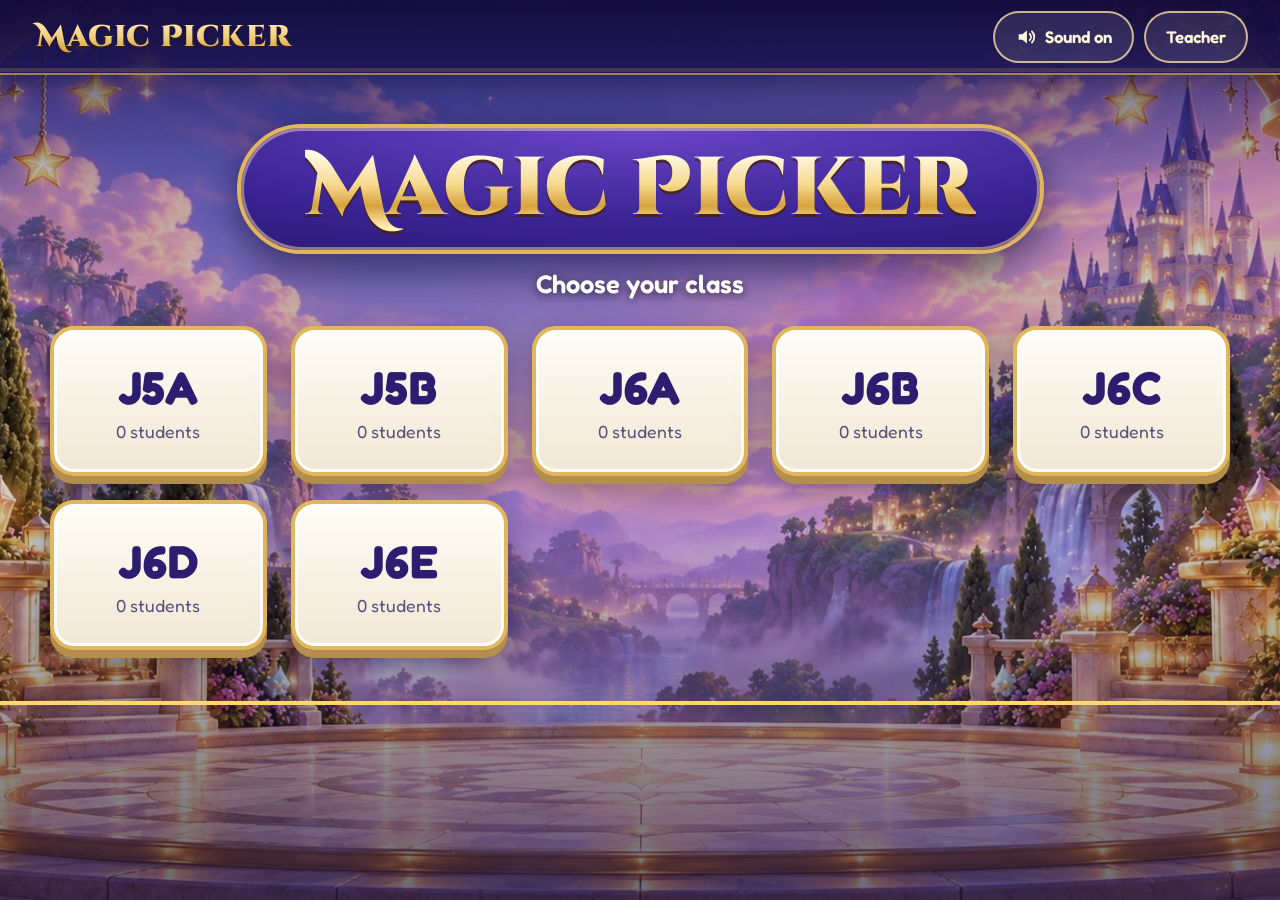
==== index.html @ 016465ed "Magic Picker: classroom picker and star-and-card album Co-Authored-By: Claude Opus 5.5 <noreply@anth" ====
<!doctype html>
<html lang="en">
<head>
<meta charset="utf-8">
<meta name="viewport" content="width=device-width, initial-scale=1, viewport-fit=cover">
<meta name="description" content="Magic Picker – classroom student picker and star-and-card collection for young learners.">
<title>Magic Picker</title>
<link rel="preconnect" href="https://fonts.googleapis.com">
<link rel="preconnect" href="https://fonts.gstatic.com" crossorigin>
<!-- Optional web fonts; without internet the app falls back to built-in rounded / serif fonts. -->
<link rel="stylesheet" href="https://fonts.googleapis.com/css2?family=Cinzel+Decorative:wght@700;900&family=Fredoka:wght@400;500;600;700&display=swap">
<link rel="stylesheet" href="css/app.css?v=4">
<link rel="stylesheet" href="css/print.css?v=4">
<link rel="preload" as="image" href="assets/stage.jpg">
</head>
<body>
<div class="bg" aria-hidden="true"></div>

<header class="topbar">
  <button class="brand" type="button" aria-label="Magic Picker – back to classes">Magic Picker</button>
  <div class="topbar-right">
    <span id="classChip" class="class-chip" hidden></span>
    <button id="soundBtn" class="tb-btn" type="button" aria-pressed="true">Sound on</button>
    <button id="lockBtn" class="tb-btn" type="button" hidden>Lock</button>
    <button id="teacherBtn" class="tb-btn" type="button">Teacher</button>
  </div>
</header>

<main id="screen" class="screen" tabindex="-1">
  <noscript><div class="panel">Magic Picker needs JavaScript.</div></noscript>
</main>

<div id="teacher" class="teacher" hidden></div>
<div id="modalRoot"></div>
<div id="toasts" class="toasts" aria-live="polite"></div>
<div id="print-root"></div>

<script src="js/cards.js?v=4"></script>
<script src="js/store.js?v=4"></script>
<script src="js/ui.js?v=4"></script>
<script src="js/sound.js?v=4"></script>
<script src="js/print.js?v=4"></script>
<script src="js/teacher.js?v=4"></script>
<script src="js/app.js?v=4"></script>
</body>
</html>
---- css/app.css ----
/* Magic Picker – screen styles */
:root {
  --night: #120c33;
  --deep: #1c1452;
  --royal: #2c1d70;
  --violet: #5b3bb5;
  --lilac: #c9b6f5;
  --teal: #20c4bd;
  --teal-d: #0d7f7b;
  --pearl: #fdf9f1;
  --pearl-2: #f3ebdb;
  --ink: #241a4c;
  --ink-2: #5b507c;
  --gold: #e2b65a;
  --gold-l: #ffe7a6;
  --gold-d: #9c6d18;
  --danger: #b8263f;
  --ok: #157f53;
  --radius: 24px;
  --shadow: 0 12px 34px rgba(8, 4, 36, .38);
  --font: "Fredoka", ui-rounded, "SF Pro Rounded", "Arial Rounded MT Bold", "Trebuchet MS", system-ui, sans-serif;
  --display: "Cinzel Decorative", "Cinzel", Georgia, "Times New Roman", serif;
}

* { box-sizing: border-box; }
html, body { margin: 0; height: 100%; }
body {
  font-family: var(--font);
  color: var(--ink);
  background: var(--night);
  -webkit-tap-highlight-color: transparent;
  overflow-x: hidden;
}
button, input, select, textarea { font: inherit; color: inherit; }
button { cursor: pointer; }
img { display: block; max-width: 100%; }
[hidden] { display: none !important; }

/* ---------- magical stage background ---------- */
.bg {
  position: fixed; inset: 0; z-index: -2;
  background: var(--night) url("../assets/stage.jpg") center 70% / cover no-repeat;
}
.bg::after {
  content: ""; position: absolute; inset: 0;
  background:
    linear-gradient(180deg, rgba(18, 12, 51, .72) 0%, rgba(18, 12, 51, .25) 22%, rgba(18, 12, 51, .18) 55%, rgba(18, 12, 51, .62) 100%);
}

/* ---------- top bar ---------- */
.topbar {
  position: sticky; top: env(safe-area-inset-top, 0px); z-index: 20;
  display: flex; align-items: center; justify-content: space-between; gap: 12px;
  padding: 10px clamp(12px, 2.5vw, 32px);
  background: linear-gradient(180deg, rgba(20, 12, 60, .92), rgba(28, 20, 82, .82));
  border-bottom: 2px solid rgba(226, 182, 90, .7);
  box-shadow: 0 6px 20px rgba(0, 0, 0, .25);
}
.brand {
  border: 0; background: none; padding: 6px 4px;
  font-family: var(--display); font-weight: 900; font-size: clamp(1.25rem, 2.4vw, 1.9rem); letter-spacing: .02em;
  background-image: linear-gradient(180deg, #fff6d2 10%, #f2cf7a 50%, #c38f2c 90%);
  -webkit-background-clip: text; background-clip: text; color: transparent;
  filter: drop-shadow(0 2px 0 rgba(60, 30, 0, .55));
}
.topbar-right { display: flex; align-items: center; gap: 10px; flex-wrap: wrap; justify-content: flex-end; }
.tb-btn {
  min-height: 52px; padding: 0 20px; border-radius: 999px;
  border: 2px solid rgba(255, 231, 166, .75);
  background: rgba(255, 255, 255, .1); color: #fff7dc; font-weight: 600; font-size: 1.05rem;
  display: inline-flex; align-items: center; gap: 8px;
}
.tb-btn:hover { background: rgba(255, 255, 255, .18); }
.tb-btn svg { width: 22px; height: 22px; }
.tb-btn.is-teacher { background: var(--teal-d); border-color: #9ff3ee; }
.class-chip {
  padding: 8px 16px; border-radius: 999px; background: var(--pearl); color: var(--ink);
  font-weight: 700; font-size: 1.1rem; border: 2px solid var(--gold);
}
.demo-chip { background: #ffd4dd; border-color: #d34b6a; }

/* ---------- layout ---------- */
.screen { max-width: 1440px; margin: 0 auto; padding: clamp(14px, 2.4vw, 34px) clamp(16px, 3vw, 40px) 48px; outline: none; }
.screen-head { display: flex; align-items: center; justify-content: space-between; gap: 16px; flex-wrap: wrap; margin-bottom: clamp(14px, 2vw, 26px); }
.screen-title {
  margin: 0; color: #fff; font-weight: 700; font-size: clamp(1.8rem, 3.6vw, 3rem);
  text-shadow: 0 3px 0 rgba(30, 10, 80, .6), 0 6px 24px rgba(0, 0, 0, .45);
}
.screen-sub { color: #f5ecff; font-size: clamp(1.05rem, 1.6vw, 1.35rem); margin: 4px 0 0; text-shadow: 0 2px 8px rgba(0, 0, 0, .5); }
.row { display: flex; gap: 14px; flex-wrap: wrap; align-items: center; }
.center { text-align: center; }
.spacer { flex: 1; }

.panel {
  background: rgba(253, 249, 241, .96);
  border: 3px solid var(--gold);
  border-radius: var(--radius);
  box-shadow: inset 0 0 0 3px rgba(255, 255, 255, .7), var(--shadow);
  padding: clamp(16px, 2.4vw, 30px);
}
.panel-dark {
  background: rgba(22, 14, 64, .86); color: #fff; border: 2px solid rgba(226, 182, 90, .65);
  border-radius: var(--radius); padding: 18px 22px; box-shadow: var(--shadow);
}

/* ---------- title plaque ---------- */
.plaque { text-align: center; margin: clamp(6px, 2vh, 24px) auto clamp(18px, 3vh, 34px); }
.plaque-ribbon {
  display: inline-block; padding: clamp(10px, 1.6vw, 18px) clamp(28px, 5vw, 70px);
  border-radius: 999px;
  background: radial-gradient(120% 140% at 50% 0%, #6a45c6 0%, #3a2393 55%, #261669 100%);
  border: 4px solid var(--gold);
  box-shadow: inset 0 0 0 3px rgba(255, 231, 166, .45), 0 14px 40px rgba(10, 4, 40, .55);
}
.plaque-title {
  margin: 0; font-family: var(--display); font-weight: 900; line-height: 1.05;
  font-size: clamp(2.4rem, 6.4vw, 5.2rem);
  background-image: linear-gradient(180deg, #fffbe8 8%, #f6d98c 45%, #d7a23c 70%, #fff0b8 95%);
  -webkit-background-clip: text; background-clip: text; color: transparent;
  filter: drop-shadow(0 3px 0 rgba(70, 35, 0, .75));
}
.plaque-sub { margin: 14px 0 0; color: #fff; font-size: clamp(1.15rem, 2vw, 1.6rem); font-weight: 600; text-shadow: 0 2px 10px rgba(0, 0, 0, .6); }

/* ---------- buttons ---------- */
.btn {
  min-height: 64px; padding: 0 30px; border-radius: 999px;
  display: inline-flex; align-items: center; justify-content: center; gap: 10px;
  font-weight: 600; font-size: clamp(1.15rem, 1.7vw, 1.45rem); line-height: 1.1;
  border: 3px solid transparent; text-decoration: none; user-select: none;
  transition: transform .12s ease, box-shadow .12s ease, filter .12s ease;
}
.btn:active { transform: translateY(2px) scale(.98); }
.btn:disabled, .btn[aria-disabled="true"] { filter: grayscale(.7) opacity(.6); cursor: not-allowed; transform: none; }
.btn svg { width: 1.2em; height: 1.2em; flex: none; }
.btn-gold {
  color: #3b2302; border-color: #fff1c4;
  background: linear-gradient(180deg, #fff1bf 0%, #f2cd72 45%, #d29e35 100%);
  box-shadow: 0 6px 0 #8f6114, 0 12px 26px rgba(40, 20, 0, .35);
}
.btn-gold:active { box-shadow: 0 3px 0 #8f6114, 0 6px 14px rgba(40, 20, 0, .3); }
.btn-teal {
  color: #fff; border-color: #a9f5f0;
  background: linear-gradient(180deg, #46ddd5 0%, #17a7a1 100%);
  box-shadow: 0 6px 0 #0a6764, 0 12px 26px rgba(0, 40, 40, .3);
  text-shadow: 0 1px 2px rgba(0, 50, 50, .5);
}
.btn-pearl {
  color: var(--ink); border-color: var(--gold);
  background: linear-gradient(180deg, #fffdf8, #efe5d2);
  box-shadow: 0 5px 0 #b99a5c, 0 10px 22px rgba(20, 10, 50, .25);
}
.btn-violet {
  color: #fff; border-color: #d9c8ff;
  background: linear-gradient(180deg, #8a63e6, #5536b0);
  box-shadow: 0 6px 0 #33207a, 0 12px 26px rgba(20, 10, 60, .35);
}
.btn-danger { color: #fff; border-color: #ffc2cd; background: linear-gradient(180deg, #e0526d, #a81c37); box-shadow: 0 5px 0 #6e0f22; }
.btn-small { min-height: 48px; padding: 0 18px; font-size: 1.05rem; }
.btn-xl { min-height: 84px; padding: 0 44px; font-size: clamp(1.4rem, 2.4vw, 2rem); }
.btn-block { width: 100%; }

.star { width: 1em; height: 1em; display: inline-block; vertical-align: -0.12em; }

/* ---------- class tiles ---------- */
.class-grid { display: grid; grid-template-columns: repeat(auto-fit, minmax(190px, 1fr)); gap: clamp(14px, 2vw, 24px); max-width: 1180px; margin: 0 auto; }
.class-tile {
  min-height: 150px; border-radius: var(--radius); border: 4px solid var(--gold);
  background: linear-gradient(180deg, #fffdf7 0%, #f1e7d4 100%);
  box-shadow: inset 0 0 0 3px #fff, 0 8px 0 #b38f4b, var(--shadow);
  display: flex; flex-direction: column; align-items: center; justify-content: center; gap: 6px; padding: 16px;
  transition: transform .15s ease;
}
.class-tile:hover { transform: translateY(-3px); }
.class-tile:active { transform: translateY(2px); }
.class-tile .name { font-weight: 700; font-size: clamp(2.2rem, 3.6vw, 3rem); color: var(--royal); letter-spacing: .02em; }
.class-tile .meta { color: var(--ink-2); font-size: 1.1rem; }
.class-tile.demo { border-color: #d34b6a; }

/* ---------- class screen ---------- */
.class-actions { display: flex; gap: 16px; flex-wrap: wrap; }
.student-grid { display: grid; grid-template-columns: repeat(auto-fill, minmax(min(100%, 210px), 1fr)); gap: clamp(12px, 1.6vw, 20px); }
.student-tile {
  min-height: 110px; border-radius: 20px; border: 3px solid var(--gold);
  background: linear-gradient(180deg, #fffdf8, #f3eadb);
  box-shadow: inset 0 0 0 2px #fff, 0 6px 0 #b9995a, 0 10px 24px rgba(10, 5, 40, .3);
  padding: 14px 16px; display: flex; flex-direction: column; align-items: flex-start; justify-content: space-between; gap: 8px; text-align: left;
}
.student-tile:active { transform: translateY(2px); }
.student-tile .name { font-weight: 700; font-size: clamp(1.35rem, 2vw, 1.75rem); color: var(--ink); line-height: 1.15; word-break: break-word; }
.star-badge {
  display: inline-flex; align-items: center; gap: 6px; padding: 4px 12px; border-radius: 999px;
  background: var(--royal); color: #ffe7a6; font-weight: 700; font-size: 1.2rem;
}
.star-badge.ready { background: linear-gradient(180deg, #f8d77f, #d8a43c); color: #3b2302; box-shadow: 0 0 0 3px rgba(255, 240, 190, .8), 0 0 18px rgba(255, 215, 120, .9); }

.empty-state { text-align: center; max-width: 720px; margin: 20px auto; }
.empty-state p { font-size: 1.3rem; margin: 0 0 16px; }

/* ---------- student screen ---------- */
.student-layout { display: grid; grid-template-columns: minmax(0, 1.2fr) minmax(0, 1fr); gap: clamp(16px, 2.4vw, 30px); align-items: start; }
@media (max-width: 900px) { .student-layout { grid-template-columns: 1fr; } }
.hero-name { font-size: clamp(2.6rem, 6vw, 4.6rem); font-weight: 700; line-height: 1.05; margin: 0; color: var(--royal); word-break: break-word; }
.hero-class { font-size: 1.35rem; color: var(--ink-2); margin: 6px 0 18px; }
.balance {
  display: flex; align-items: center; gap: 18px; padding: 16px 22px; border-radius: 22px;
  background: linear-gradient(180deg, #2c1d70, #1c1452); color: #fff; margin-bottom: 18px;
}
.balance .big { font-size: clamp(3.4rem, 7vw, 5.4rem); font-weight: 700; line-height: 1; color: #ffe39a; display: flex; align-items: center; gap: 10px; }
.balance .big .star { width: .85em; height: .85em; }
.balance .label { font-size: 1.3rem; line-height: 1.3; }
.balance .label small { display: block; color: var(--lilac); font-size: 1.05rem; }
.meter { display: flex; gap: clamp(6px, 1vw, 12px); flex-wrap: wrap; margin: 6px 0 12px; }
.meter .slot {
  width: clamp(44px, 5.2vw, 62px); aspect-ratio: 1; border-radius: 50%;
  display: grid; place-items: center; background: #e9e0f8; border: 3px dashed #b7a5de;
}
.meter .slot svg { width: 72%; height: 72%; opacity: .18; }
.meter .slot.on { background: radial-gradient(circle at 40% 35%, #fff6cf, #f0c45c 60%, #c88f22); border: 3px solid #fff0bf; box-shadow: 0 0 16px rgba(255, 210, 100, .7); }
.meter .slot.on svg { opacity: 1; }
.meter .slot.fresh { animation: pop .5s ease both; }
.hint { font-size: 1.35rem; font-weight: 600; color: var(--royal); margin: 8px 0 16px; }
.hint.ready { color: var(--teal-d); }
.stack { display: flex; flex-direction: column; gap: 16px; }
.progress-line { display: flex; justify-content: space-between; font-size: 1.2rem; font-weight: 600; padding: 10px 0; border-bottom: 2px dashed #e2d6bd; }
.progress-line:last-child { border-bottom: 0; }

.teacher-strip {
  margin-top: 18px; padding: 14px; border-radius: 20px;
  background: rgba(13, 127, 123, .1); border: 2px dashed var(--teal-d);
}
.teacher-strip .lbl { font-size: .95rem; font-weight: 600; color: var(--teal-d); margin: 0 0 10px; }
.star-btn { min-width: 92px; }

/* ---------- picker ---------- */
.picker-wrap { display: grid; grid-template-columns: minmax(0, 1fr) minmax(280px, 380px); gap: clamp(16px, 3vw, 36px); align-items: center; }
@media (max-width: 900px) { .picker-wrap { grid-template-columns: 1fr; } }
.picker-stage { display: grid; place-items: center; min-height: min(60vh, 560px); perspective: 1400px; }
.flip {
  width: min(78vw, 400px, 46vh); aspect-ratio: 343 / 494; position: relative;
  transform-style: preserve-3d; transition: transform .6s cubic-bezier(.2, .7, .2, 1);
}
.flip.flipped { transform: rotateY(180deg); }
.flip .face { position: absolute; inset: 0; backface-visibility: hidden; -webkit-backface-visibility: hidden; border-radius: 9% / 6.3%; overflow: hidden; }
.flip .back img { width: 100%; height: 100%; object-fit: cover; }
.flip .front {
  transform: rotateY(180deg);
  background: radial-gradient(120% 90% at 50% 20%, #fffdf6, #f2e6cf);
  border: 6px solid var(--gold); box-shadow: inset 0 0 0 4px #fff, 0 0 40px rgba(255, 220, 140, .65);
  display: flex; flex-direction: column; align-items: center; justify-content: center; padding: 10%; text-align: center;
}
.flip .front .who { font-size: clamp(2.2rem, 5.4vw, 3.8rem); font-weight: 700; color: var(--royal); line-height: 1.1; word-break: break-word; }
.flip .front .tag { margin-top: 12px; color: var(--ink-2); font-size: 1.2rem; }
.flip .glow { position: absolute; inset: -6%; border-radius: 12%; z-index: -1; background: radial-gradient(closest-side, rgba(255, 225, 140, .75), transparent); animation: breathe 2.4s ease-in-out infinite; }
.shuffle-name { position: absolute; left: 0; right: 0; bottom: 12%; text-align: center; color: #fff6d8; font-size: clamp(1.4rem, 3vw, 2rem); font-weight: 700; text-shadow: 0 2px 8px #000; transform: translateZ(1px); }
.flip.shaking { animation: shake .18s linear infinite; }
.toggle {
  display: flex; align-items: center; gap: 14px; cursor: pointer; font-size: 1.25rem; font-weight: 600;
  min-height: 60px; padding: 6px 4px;
}
.toggle input { position: absolute; opacity: 0; width: 1px; height: 1px; }
.toggle .track { width: 70px; height: 40px; border-radius: 999px; background: #cfc6e2; position: relative; flex: none; border: 2px solid #a998cc; transition: background .2s; }
.toggle .track::after { content: ""; position: absolute; top: 3px; left: 3px; width: 30px; height: 30px; border-radius: 50%; background: #fff; box-shadow: 0 2px 6px rgba(0, 0, 0, .3); transition: transform .2s; }
.toggle input:checked + .track { background: var(--teal); border-color: var(--teal-d); }
.toggle input:checked + .track::after { transform: translateX(30px); }
.toggle input:focus-visible + .track { outline: 4px solid #ffd76a; outline-offset: 2px; }
.round-info { font-size: 1.25rem; font-weight: 600; color: var(--ink); }
.round-bar { height: 16px; border-radius: 999px; background: #e7dff5; overflow: hidden; margin: 8px 0 4px; }
.round-bar > div { height: 100%; background: linear-gradient(90deg, var(--teal), #7be9e3); border-radius: 999px; transition: width .4s ease; }

/* ---------- cards ---------- */
.mcard {
  position: relative; border-radius: 18px; padding: 6px;
  background: linear-gradient(160deg, #fffef9, #efe3c9);
  border: 3px solid var(--gold);
  box-shadow: inset 0 0 0 2px #fff, 0 8px 18px rgba(10, 5, 40, .35);
}
.mcard img { width: 100%; aspect-ratio: 6 / 5; object-fit: cover; border-radius: 12px; }
.card-grid { display: grid; grid-template-columns: repeat(auto-fill, minmax(min(100%, 200px), 1fr)); gap: clamp(12px, 1.6vw, 22px); }
.choose-grid { grid-template-columns: repeat(5, minmax(0, 1fr)); max-width: max(720px, calc((100vh - 230px) * 1.35)); margin: 0 auto; }
@media (max-width: 1000px) { .choose-grid { grid-template-columns: repeat(4, minmax(0, 1fr)); max-width: none; } }
@media (max-width: 700px) { .choose-grid { grid-template-columns: repeat(3, minmax(0, 1fr)); } }
@media (max-width: 480px) { .choose-grid { grid-template-columns: repeat(2, minmax(0, 1fr)); } }
button.mcard { display: block; width: 100%; transition: transform .15s ease, box-shadow .15s ease; }
button.mcard:hover { transform: translateY(-4px) rotate(-.4deg); box-shadow: inset 0 0 0 2px #fff, 0 0 0 4px rgba(255, 231, 166, .8), 0 14px 26px rgba(10, 5, 40, .45); }
.mcard.owned { filter: saturate(.35) brightness(.8); cursor: default; }
.mcard.owned:hover { transform: none; }
.owned-mark {
  position: absolute; top: -12px; right: -12px; width: 46px; height: 46px; border-radius: 50%;
  background: var(--teal); border: 3px solid #fff; display: grid; place-items: center; box-shadow: 0 4px 10px rgba(0, 0, 0, .35);
}
.owned-mark svg { width: 26px; height: 26px; }

.collection-pick { display: grid; grid-template-columns: repeat(auto-fit, minmax(min(100%, 340px), 1fr)); gap: clamp(16px, 3vw, 36px); max-width: 1100px; margin: 0 auto; }
.collection-tile {
  border-radius: 28px; border: 4px solid var(--gold); padding: clamp(18px, 2.6vw, 30px);
  background: radial-gradient(130% 120% at 50% 0%, #5c3cbf 0%, #2c1d70 60%, #1a1150 100%);
  box-shadow: inset 0 0 0 3px rgba(255, 231, 166, .4), var(--shadow);
  color: #fff; display: flex; flex-direction: column; align-items: center; gap: 14px; text-align: center;
  transition: transform .15s ease;
}
.collection-tile:hover { transform: translateY(-4px); }
.collection-tile .cname { font-family: var(--display); font-weight: 900; font-size: clamp(2rem, 4vw, 3rem); color: #ffe7a6; }
.collection-tile .cprog { font-size: 1.4rem; font-weight: 600; }
.fan { position: relative; width: 100%; max-width: 420px; height: clamp(170px, 21vw, 250px); }
.fan .mcard { position: absolute; width: 46%; top: 10%; left: 27%; }
.fan .mcard:nth-child(1) { transform: rotate(-12deg) translate(-38%, 6%); }
.fan .mcard:nth-child(3) { transform: rotate(12deg) translate(38%, 6%); }
.fan .mcard:nth-child(2) { z-index: 2; top: 0; }
.complete-ribbon { display: inline-block; padding: 6px 18px; border-radius: 999px; background: linear-gradient(180deg, #fff1bf, #d29e35); color: #3b2302; font-weight: 700; }

/* ---------- modal ---------- */
.modal-backdrop {
  position: fixed; inset: 0; z-index: 60; display: grid; place-items: center; padding: 16px;
  background: rgba(10, 6, 34, .72); animation: fade .18s ease both;
}
.modal {
  width: min(100%, 720px); max-height: calc(100vh - 32px); overflow: auto;
  background: var(--pearl); border: 4px solid var(--gold); border-radius: 28px;
  box-shadow: inset 0 0 0 3px #fff, 0 30px 80px rgba(0, 0, 0, .55);
  padding: clamp(18px, 3vw, 34px); animation: pop .22s ease both; position: relative;
}
.modal.wide { width: min(100%, 980px); }
.modal h2 { margin: 0 0 12px; font-size: clamp(1.6rem, 3vw, 2.3rem); color: var(--royal); }
.modal p { font-size: 1.2rem; line-height: 1.45; margin: 0 0 14px; }
.modal .actions { display: flex; gap: 14px; flex-wrap: wrap; justify-content: center; margin-top: 18px; }
.modal .big-card { max-width: 540px; margin: 0 auto; }
.modal .earned { text-align: center; font-size: 1.25rem; color: var(--ink-2); margin-top: 14px; }
.modal .cost { text-align: center; font-size: 1.3rem; font-weight: 600; color: var(--royal); margin-top: 14px; }

/* celebration */
.celebrate { text-align: center; overflow: hidden; }
.celebrate h2 { font-size: clamp(2.2rem, 5vw, 3.4rem); }
.celebrate .big-card { animation: reveal .7s cubic-bezier(.2, .8, .2, 1.1) both; box-shadow: inset 0 0 0 2px #fff, 0 0 0 6px rgba(255, 231, 166, .7), 0 0 60px rgba(255, 210, 110, .9); }
.burst { position: absolute; inset: 0; pointer-events: none; overflow: hidden; }
.burst i {
  position: absolute; left: 50%; top: 45%; width: 26px; height: 26px; margin: -13px;
  background: radial-gradient(circle, #fff8d6 0 30%, #f1c55c 31% 60%, transparent 61%);
  clip-path: polygon(50% 0, 61% 38%, 100% 50%, 61% 62%, 50% 100%, 39% 62%, 0 50%, 39% 38%);
  animation: burst 1s ease-out both;
}
.surprise-card { width: min(70vw, 300px); margin: 0 auto; }

/* ---------- album / book ---------- */
.album-top { display: flex; align-items: center; gap: 14px; flex-wrap: wrap; margin-bottom: 14px; }
.book-area { display: flex; flex-direction: column; align-items: center; gap: 12px; }
.book-row { display: flex; align-items: center; justify-content: center; gap: clamp(8px, 1.6vw, 22px); width: 100%; }
.book-arrow { width: 72px; min-height: 72px; padding: 0; flex: none; }
.book-arrow svg { width: 34px; height: 34px; }
.book { --ph: max(360px, min(calc(100vh - 240px), 820px, (100vw - 220px) * .7094)); display: flex; justify-content: center; position: relative; filter: drop-shadow(0 26px 40px rgba(0, 0, 0, .55)); }
.book.single { --ph: max(300px, min(calc(100vh - 240px), (100vw - 200px) * 1.419)); }
.album-head { margin-bottom: 10px; }
.album-head .screen-title { font-size: clamp(1.5rem, 2.6vw, 2.2rem); }
.page {
  width: calc(var(--ph) * .7048); height: var(--ph); position: relative; overflow: hidden;
  background:
    radial-gradient(140% 100% at 50% 0%, rgba(255, 255, 255, .85), rgba(255, 255, 255, 0) 60%),
    linear-gradient(180deg, #fdf8ec, #f3e8d2);
  border: 3px solid var(--gold);
  display: flex; flex-direction: column; padding: calc(var(--ph) * .045);
  font-size: calc(var(--ph) * .022);
}
.book:not(.single) .page.left { border-radius: 18px 4px 4px 18px; border-right-width: 1px; box-shadow: inset -26px 0 30px -18px rgba(90, 60, 20, .45); }
.book:not(.single) .page.right { border-radius: 4px 18px 18px 4px; border-left-width: 1px; box-shadow: inset 26px 0 30px -18px rgba(90, 60, 20, .45); }
.book.single .page, .page.solo { border-radius: 18px; }
.page::before { content: ""; position: absolute; inset: calc(var(--ph) * .018); border: 1.5px solid rgba(190, 145, 60, .55); border-radius: 12px; pointer-events: none; }
.page-anim { animation: pageIn .32s ease both; }
.page-anim.back { animation-name: pageInBack; }
.page-head { display: flex; align-items: baseline; justify-content: space-between; margin-bottom: 4%; position: relative; }
.page-head .t { font-family: var(--display); font-weight: 900; color: var(--royal); font-size: 2.1em; }
.page-head .n { color: var(--ink-2); font-size: 1.15em; font-weight: 600; }
.slots { flex: 1; display: grid; grid-template-columns: 1fr 1fr; grid-template-rows: 1fr 1fr; gap: 5% 6%; align-content: center; position: relative; }
.slot { display: flex; flex-direction: column; align-items: center; justify-content: center; gap: 4%; border: 0; background: none; padding: 0; }
.slot .frame {
  width: 100%; aspect-ratio: 6 / 5; border-radius: 10px; padding: 4%;
  background: linear-gradient(160deg, #fffef9, #ecdfc2); border: 2px solid var(--gold);
  box-shadow: inset 0 0 0 1.5px #fff, 0 4px 10px rgba(80, 50, 10, .25);
}
.slot .frame img { width: 100%; height: 100%; object-fit: cover; border-radius: 6px; }
.slot.empty .frame { background: linear-gradient(160deg, #f2ead9, #e4d6ba); border-style: dashed; box-shadow: none; }
.slot.empty .frame img { filter: grayscale(1) brightness(1.25) contrast(.7) blur(1.5px); opacity: .22; }
.slot .num { font-weight: 700; color: var(--ink-2); font-size: 1.05em; }
.slot.fresh .frame { animation: reveal .7s ease both; box-shadow: 0 0 0 3px #fff3c4, 0 0 22px rgba(255, 200, 90, .9); }
.cover-page {
  background: radial-gradient(120% 90% at 50% 10%, #6b48cf 0%, #35218a 50%, #1d1356 100%) !important;
  color: #fff; align-items: center; text-align: center; justify-content: space-between;
}
.cover-page::before { border-color: rgba(255, 220, 140, .8) !important; border-width: 2px !important; }
.cover-title { font-family: var(--display); font-weight: 900; font-size: 2.9em; line-height: 1.1; margin-top: 4%;
  background-image: linear-gradient(180deg, #fffbe8, #f3cf75 55%, #d39c33); -webkit-background-clip: text; background-clip: text; color: transparent; }
.cover-emblem { width: 34%; border-radius: 9% / 6.3%; box-shadow: 0 0 30px rgba(255, 215, 120, .6); }
.cover-who { width: 100%; display: flex; flex-direction: column; align-items: center; }
.cover-name { background: var(--pearl); color: var(--ink); border: 3px solid var(--gold); border-radius: 16px; padding: 3% 8%; font-size: 2.1em; font-weight: 700; max-width: 92%; word-break: break-word; }
.cover-class { font-size: 1.4em; color: #ffe7a6; margin-top: 2%; }
.cover-progress { width: 86%; font-size: 1.25em; }
.cover-progress .line { display: flex; justify-content: space-between; padding: 1.4% 0; border-bottom: 1px solid rgba(255, 231, 166, .35); }
.cover-progress .line:last-child { border: 0; font-weight: 700; color: #ffe7a6; }
.section-page { align-items: center; justify-content: center; text-align: center; gap: 5%; }
.section-page .big { font-family: var(--display); font-weight: 900; color: var(--royal); font-size: 3em; }
.section-page .count { font-size: 2.4em; font-weight: 700; color: var(--ink); }
.dots { display: grid; grid-template-columns: repeat(5, 1fr); gap: 1.4em; }
.dots span { width: 1.6em; height: 1.6em; border-radius: 50%; background: #e2d6bd; border: 2px solid #cdb98f; }
.dots span.on { background: radial-gradient(circle at 40% 35%, #fff6cf, #f0c45c 60%, #c88f22); border-color: #fff0bf; }
.back-page { align-items: center; justify-content: center; gap: 5%; }
.back-page img { width: 58%; border-radius: 9% / 6.3%; }
.book-nav { display: flex; align-items: center; gap: 18px; flex-wrap: wrap; justify-content: center; }
.page-dots { display: flex; gap: 8px; }
.page-dots span { width: 14px; height: 14px; border-radius: 50%; background: rgba(255, 255, 255, .35); border: 2px solid rgba(255, 231, 166, .7); }
.page-dots span.on { background: #ffe7a6; }

/* ---------- toasts ---------- */
.toasts { position: fixed; left: 50%; bottom: 20px; transform: translateX(-50%); z-index: 90; display: flex; flex-direction: column; gap: 10px; align-items: center; pointer-events: none; width: min(92vw, 640px); }
.toast { pointer-events: auto; padding: 14px 22px; border-radius: 16px; background: var(--deep); color: #fff; border: 2px solid var(--gold); font-size: 1.15rem; box-shadow: var(--shadow); animation: pop .2s ease both; text-align: center; }
.toast.error { background: #5d0f22; border-color: #ff9fb3; }
.toast.ok { background: #0d4f3a; border-color: #8ff0c9; }

/* ---------- teacher panel ---------- */
.teacher {
  position: fixed; inset: 0; z-index: 40; overflow: auto;
  background: linear-gradient(180deg, #17104a, #0f0a32); color: #f7f2ff;
}
.t-wrap { max-width: 1280px; margin: 0 auto; padding: 18px clamp(14px, 3vw, 32px) 60px; }
.t-head { display: flex; gap: 14px; align-items: center; flex-wrap: wrap; justify-content: space-between; margin-bottom: 14px; }
.t-head h1 { margin: 0; font-size: 1.8rem; color: #ffe7a6; }
.t-note { background: rgba(255, 231, 166, .1); border: 1px solid rgba(255, 231, 166, .4); border-radius: 12px; padding: 10px 14px; color: #f3e9cc; font-size: .98rem; line-height: 1.45; }
.t-tabs { display: flex; gap: 8px; flex-wrap: wrap; margin: 16px 0; }
.t-tab { min-height: 50px; padding: 0 20px; border-radius: 999px; border: 2px solid rgba(255, 231, 166, .5); background: transparent; color: #fff; font-weight: 600; font-size: 1.05rem; }
.t-tab[aria-selected="true"] { background: var(--gold); color: #2b1a00; border-color: var(--gold-l); }
.t-card { background: var(--pearl); color: var(--ink); border-radius: 18px; padding: 18px; margin-bottom: 16px; border: 2px solid var(--gold); }
.t-card h2 { margin: 0 0 12px; font-size: 1.35rem; color: var(--royal); }
.t-card h3 { margin: 14px 0 8px; font-size: 1.1rem; color: var(--royal); }
.t-card p { margin: 0 0 10px; line-height: 1.45; }
.t-grid2 { display: grid; grid-template-columns: repeat(auto-fit, minmax(min(100%, 380px), 1fr)); gap: 16px; }
.field { display: flex; flex-direction: column; gap: 6px; margin-bottom: 10px; }
.field label { font-weight: 600; }
.input, .select, .textarea {
  min-height: 50px; padding: 10px 14px; border-radius: 12px; border: 2px solid #c9b78f; background: #fff; color: var(--ink); font-size: 1.05rem; width: 100%;
}
.textarea { min-height: 130px; resize: vertical; }
.input:focus, .select:focus, .textarea:focus { outline: 3px solid var(--teal); outline-offset: 1px; }
.tbtn { min-height: 46px; padding: 0 16px; border-radius: 12px; border: 2px solid #b9a06a; background: #fff; color: var(--ink); font-weight: 600; font-size: 1rem; }
.tbtn:hover { background: #fff6e0; }
.tbtn.primary { background: var(--royal); color: #fff; border-color: var(--royal); }
.tbtn.teal { background: var(--teal-d); color: #fff; border-color: var(--teal-d); }
.tbtn.gold { background: linear-gradient(180deg, #ffe9a8, #e2b65a); border-color: #c99a3e; color: #3b2302; }
.tbtn.danger { background: #fff; color: var(--danger); border-color: var(--danger); }
.tbtn.danger.solid { background: var(--danger); color: #fff; }
.tbtn:disabled { opacity: .5; cursor: not-allowed; }
.tbtn.on-dark { background: transparent; color: #fff; border-color: rgba(255, 231, 166, .7); }
.t-table { width: 100%; border-collapse: collapse; font-size: 1rem; }
.t-table th, .t-table td { text-align: left; padding: 10px 8px; border-bottom: 1px solid #e6dcc6; vertical-align: middle; }
.t-table th { font-size: .9rem; color: var(--ink-2); font-weight: 600; }
.t-table tr.archived td { color: #8a83a0; }
.t-table .num { text-align: right; font-variant-numeric: tabular-nums; font-weight: 600; }
.t-table input[type=checkbox] { width: 24px; height: 24px; }
.t-scroll { overflow-x: auto; }
.btn-row { display: flex; gap: 6px; flex-wrap: wrap; }
.warn-dup { display: inline-block; margin-left: 6px; font-size: .82rem; color: #8a4b00; background: #ffe9c2; border-radius: 6px; padding: 1px 6px; }
.undo-bar { display: flex; gap: 12px; align-items: center; flex-wrap: wrap; }
.history-item.undone { text-decoration: line-through; color: #8a83a0; }
.mini-cards { display: grid; grid-template-columns: repeat(auto-fill, minmax(96px, 1fr)); gap: 8px; }
.mini-cards img { border-radius: 8px; border: 2px solid var(--gold); aspect-ratio: 6 / 5; object-fit: cover; }
.mini-cards figure { margin: 0; font-size: .78rem; color: var(--ink-2); text-align: center; }
.pin-pad { display: grid; grid-template-columns: repeat(3, 84px); gap: 12px; justify-content: center; margin: 14px 0; }
.pin-pad button { height: 74px; border-radius: 18px; border: 3px solid var(--gold); background: #fff; font-size: 1.8rem; font-weight: 700; color: var(--ink); }
.pin-dots { display: flex; gap: 12px; justify-content: center; margin: 10px 0; }
.pin-dots span { width: 20px; height: 20px; border-radius: 50%; border: 3px solid var(--royal); }
.pin-dots span.on { background: var(--royal); }

/* ---------- print preview (screen part) ---------- */
.print-toolbar { position: sticky; top: 0; z-index: 30; background: #17104a; color: #fff; padding: 12px clamp(12px, 3vw, 30px); border-bottom: 2px solid var(--gold); }
.print-toolbar .row { gap: 10px; }
.print-toolbar .t-note { margin-top: 10px; }
body.print-mode .topbar, body.print-mode #screen, body.print-mode .bg { display: none !important; }
body.print-mode { background: #6e6890; }
#print-root:empty { display: none; }

/* ---------- focus ---------- */
:focus-visible { outline: 4px solid #ffd76a; outline-offset: 3px; }

/* ---------- motion ---------- */
@keyframes pop { from { transform: scale(.92); opacity: 0; } to { transform: scale(1); opacity: 1; } }
@keyframes fade { from { opacity: 0; } to { opacity: 1; } }
@keyframes reveal { 0% { transform: scale(.6) rotate(-6deg); opacity: 0; } 70% { transform: scale(1.04) rotate(1deg); opacity: 1; } 100% { transform: scale(1) rotate(0); } }
@keyframes burst { from { transform: translate(0, 0) scale(.4); opacity: 1; } to { transform: translate(var(--dx), var(--dy)) scale(1.1) rotate(160deg); opacity: 0; } }
@keyframes breathe { 0%, 100% { opacity: .55; transform: scale(.98); } 50% { opacity: 1; transform: scale(1.03); } }
@keyframes shake { 0% { transform: rotate(-2deg); } 50% { transform: rotate(2deg); } 100% { transform: rotate(-2deg); } }
@keyframes pageIn { from { opacity: 0; transform: translateX(24px); } to { opacity: 1; transform: none; } }
@keyframes pageInBack { from { opacity: 0; transform: translateX(-24px); } to { opacity: 1; transform: none; } }
@keyframes starPop { 0% { transform: translateY(0) scale(.5); opacity: 0; } 30% { opacity: 1; transform: translateY(-20px) scale(1.2); } 100% { transform: translateY(-90px) scale(.9); opacity: 0; } }
.float-star { position: fixed; z-index: 80; pointer-events: none; width: 54px; height: 54px; animation: starPop 1s ease-out both; }

html.reduce-motion *, html.reduce-motion *::before, html.reduce-motion *::after {
  animation-duration: 1ms !important; animation-iteration-count: 1 !important; transition-duration: 1ms !important;
}
html.reduce-motion .flip.shaking { animation: none !important; }
html.reduce-motion .burst, html.reduce-motion .float-star, html.reduce-motion .flip .glow { display: none; }

@media (max-width: 640px) {
  .topbar { flex-wrap: wrap; }
  .tb-btn { min-height: 46px; padding: 0 14px; }
  .btn { padding: 0 22px; }
}
---- css/print.css ----
/* A5 printable album + card sheets. Every size is in millimetres so print output is exact. */
.print-pages { display: flex; flex-direction: column; align-items: center; gap: 10mm; padding: 10mm 0 24mm; }
.ppage {
  width: 148mm; height: 209.6mm; padding: 10mm; background: #fff; color: #241a4c; overflow: hidden; position: relative;
  box-shadow: 0 6px 26px rgba(0, 0, 0, .45); font-family: var(--font);
  -webkit-print-color-adjust: exact; print-color-adjust: exact;
}
.ppage-inner { width: 128mm; height: 189.6mm; position: relative; display: flex; flex-direction: column; }

/* cover */
.p-cover .ppage-inner { align-items: center; justify-content: space-between; text-align: center; padding: 10mm 6mm; border: .7mm solid #d2a447; border-radius: 4mm; outline: .3mm solid #d2a447; outline-offset: -2mm; }
.pc-title { font-family: var(--display); font-weight: 900; font-size: 25pt; line-height: 1.1; color: #2c1d70; }
.pc-emblem { width: 38mm; height: auto; border-radius: 3.4mm / 2.4mm; }
.pc-name { font-size: 22pt; font-weight: 700; border: .6mm solid #d2a447; border-radius: 3mm; padding: 2.5mm 7mm; max-width: 110mm; word-break: break-word; }
.pc-class { font-size: 14pt; color: #5b507c; margin-top: -4mm; }
.pc-progress { width: 90mm; font-size: 13pt; }
.pc-line { display: flex; justify-content: space-between; padding: 1.8mm 0; border-bottom: .3mm solid #e2d2a8; }
.pc-line:last-child { border-bottom: 0; font-weight: 700; }

/* album slot page: 2 x 2 slots; frame 61 x 51.5 mm (border-box) leaves a 57 x 47.5 mm card window, same as printed cards */
.p-slots .ppage-inner { justify-content: space-between; }
.ps-head { display: flex; justify-content: space-between; align-items: baseline; border-bottom: .4mm solid #d2a447; padding-bottom: 2mm; height: 12mm; }
.ps-col { font-family: var(--display); font-weight: 900; font-size: 17pt; color: #2c1d70; }
.ps-num { font-size: 10pt; color: #5b507c; font-weight: 600; }
.ps-grid { display: grid; grid-template-columns: 61mm 61mm; column-gap: 6mm; row-gap: 12mm; justify-content: center; }
.ps-slot { display: flex; flex-direction: column; align-items: center; gap: 1.5mm; }
.ps-frame { width: 61mm; height: 51.5mm; padding: 1.5mm; border: .5mm dashed #b8964f; border-radius: 2.5mm; display: flex; }
.ps-slot.has .ps-frame { border-style: solid; border-color: #d2a447; background: #fbf4e2; }
.ps-frame img { width: 57mm; height: 47.5mm; object-fit: cover; border-radius: 1.2mm; }
.ps-label { font-size: 10pt; font-weight: 700; color: #5b507c; height: 4.5mm; }
.ps-foot { text-align: center; font-size: 9pt; color: #8a83a0; height: 5mm; }

/* back cover */
.p-back .ppage-inner { align-items: center; justify-content: center; gap: 8mm; }
.p-back img { width: 62mm; height: auto; border-radius: 5.6mm / 3.9mm; }
.pb-title { font-family: var(--display); font-weight: 900; font-size: 16pt; color: #2c1d70; }

/* A4 booklet sheet: two A5 pages side by side (297 x 210 mm), fold line in the middle */
.print-pages.booklet { overflow-x: auto; align-items: safe center; }
.psheet { width: 297mm; height: 209.6mm; display: flex; justify-content: center; gap: 1mm; background: #fff; position: relative; flex: none; box-shadow: 0 6px 26px rgba(0, 0, 0, .45); }
.psheet .ppage { box-shadow: none; }
.psheet::before, .psheet::after { content: ""; position: absolute; left: 50%; width: 0; height: 5mm; border-left: .25mm dashed #b9b2c9; }
.psheet::before { top: 0; }
.psheet::after { bottom: 0; }

/* card sheets: 2 x 3 cards, 57 x 47.5 mm each */
.pk-head { display: flex; justify-content: space-between; font-size: 9pt; color: #5b507c; height: 8mm; align-items: center; border-bottom: .3mm solid #e2d2a8; }
.pk-grid { display: grid; grid-template-columns: 61mm 61mm; column-gap: 6mm; row-gap: 5mm; justify-content: center; margin-top: 6mm; }
.pk-cell { display: flex; flex-direction: column; align-items: center; gap: 1mm; }
.pk-cut { outline: .25mm dashed #8d8d8d; outline-offset: 0; width: 57mm; height: 47.5mm; }
.pk-cut img { width: 57mm; height: 47.5mm; object-fit: cover; }
.pk-label { font-size: 7.5pt; color: #8a83a0; height: 4mm; }

@media print {
  @page { size: 148mm 210mm; margin: 0; }
  html, body { background: #fff !important; height: auto; overflow: visible !important; }
  .bg, .topbar, #screen, #teacher, #modalRoot, #toasts, .print-toolbar { display: none !important; }
  .print-pages { display: block; padding: 0; gap: 0; }
  .ppage { box-shadow: none; margin: 0; break-after: page; page-break-after: always; break-inside: avoid; }
  .ppage:last-child { break-after: auto; page-break-after: auto; }
  .psheet { box-shadow: none; margin: 0; break-after: page; page-break-after: always; break-inside: avoid; }
  .psheet:last-child { break-after: auto; page-break-after: auto; }
  .psheet .ppage { break-after: auto; page-break-after: auto; }
}
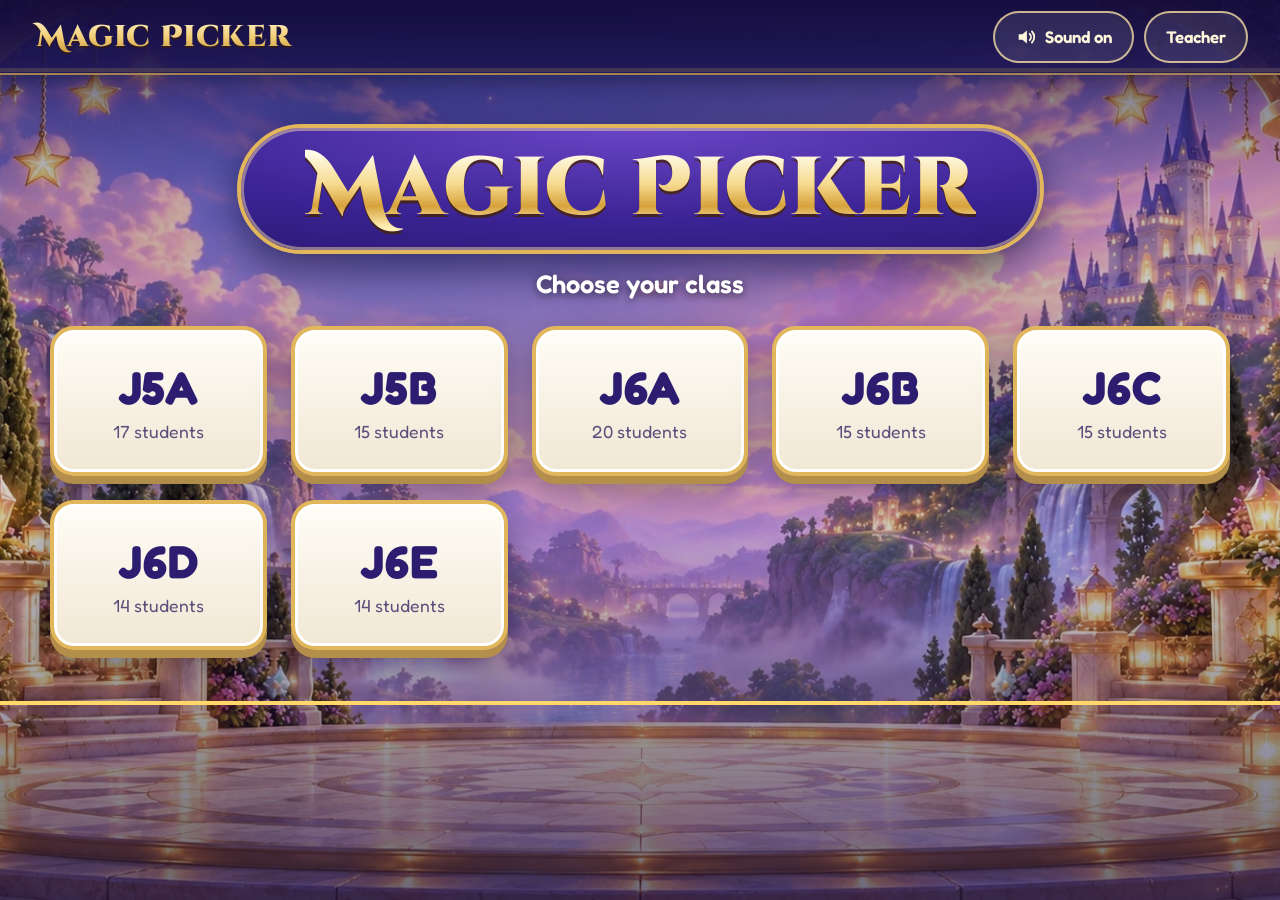
==== commit 466df628: "Add built-in 2025-2026 class lists (first name + initial); Turkish name sorting Co-Authored-By: Clau" ====
--- a/index.html
+++ b/index.html
@@ -9,8 +9,8 @@
 <link rel="preconnect" href="https://fonts.gstatic.com" crossorigin>
 <!-- Optional web fonts; without internet the app falls back to built-in rounded / serif fonts. -->
 <link rel="stylesheet" href="https://fonts.googleapis.com/css2?family=Cinzel+Decorative:wght@700;900&family=Fredoka:wght@400;500;600;700&display=swap">
-<link rel="stylesheet" href="css/app.css?v=4">
-<link rel="stylesheet" href="css/print.css?v=4">
+<link rel="stylesheet" href="css/app.css?v=7">
+<link rel="stylesheet" href="css/print.css?v=7">
 <link rel="preload" as="image" href="assets/stage.jpg">
 </head>
 <body>
@@ -35,12 +35,13 @@
 <div id="toasts" class="toasts" aria-live="polite"></div>
 <div id="print-root"></div>
 
-<script src="js/cards.js?v=4"></script>
-<script src="js/store.js?v=4"></script>
-<script src="js/ui.js?v=4"></script>
-<script src="js/sound.js?v=4"></script>
-<script src="js/print.js?v=4"></script>
-<script src="js/teacher.js?v=4"></script>
-<script src="js/app.js?v=4"></script>
+<script src="js/cards.js?v=7"></script>
+<script src="js/roster.js?v=7"></script>
+<script src="js/store.js?v=7"></script>
+<script src="js/ui.js?v=7"></script>
+<script src="js/sound.js?v=7"></script>
+<script src="js/print.js?v=7"></script>
+<script src="js/teacher.js?v=7"></script>
+<script src="js/app.js?v=7"></script>
 </body>
 </html>
